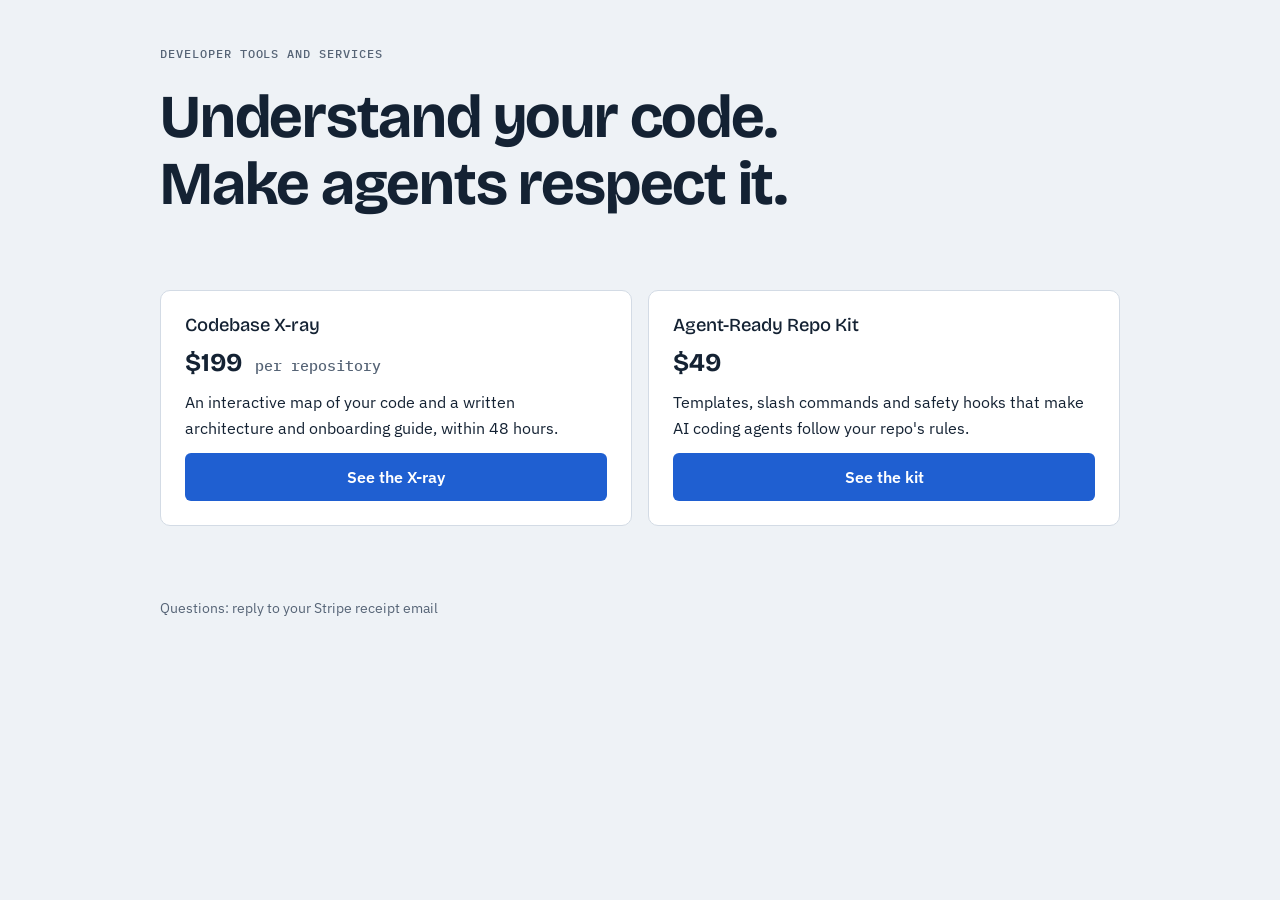
==== docs/index.html @ 75dbc8d7 "feat: storefront for Codebase X-ray and Agent-Ready Repo Kit" ====
<!doctype html>
<html lang="en">
<head>
<meta charset="utf-8">
<meta name="viewport" content="width=device-width,initial-scale=1">
<title>Developer tools and services</title>
<link rel="preconnect" href="https://fonts.googleapis.com">
<link rel="preconnect" href="https://fonts.gstatic.com" crossorigin>
<link rel="stylesheet" href="https://fonts.googleapis.com/css2?family=Bricolage+Grotesque:opsz,wght@12..96,500;12..96,700&family=IBM+Plex+Sans:wght@400;500;600&family=IBM+Plex+Mono:wght@400;500&display=swap">
<link rel="stylesheet" href="base.css">
</head>
<body>
<div class="wrap">
  <section>
    <p class="label">Developer tools and services</p>
    <h1>Understand your code. Make agents respect it.</h1>
  </section>
  <div class="cards" style="grid-template-columns:repeat(2,1fr)">
    <div class="card">
      <h3>Codebase X-ray</h3>
      <span class="price"><b>$199</b> per repository</span>
      <p>An interactive map of your code and a written architecture and onboarding guide, within 48 hours.</p>
      <a class="btn" href="xray/">See the X-ray</a>
    </div>
    <div class="card">
      <h3>Agent-Ready Repo Kit</h3>
      <span class="price"><b>$49</b></span>
      <p>Templates, slash commands and safety hooks that make AI coding agents follow your repo's rules.</p>
      <a class="btn" href="kit/">See the kit</a>
    </div>
  </div>
  <footer><p>Questions: reply to your Stripe receipt email</p></footer>
</div>
</body>
</html>
---- docs/base.css ----
:root {
  --bg: #eef2f6;
  --sheet: #ffffff;
  --ink: #142233;
  --muted: #566476;
  --line: #d3dbe5;
  --accent: #1f5fd1;
  --accent-ink: #ffffff;
  --film: #0f1c2c;
  --film-line: #3f6fb3;
  --film-node: #cfe0ff;
  --film-text: #e6eefb;
  --display: "Bricolage Grotesque", "Segoe UI", system-ui, sans-serif;
  --body: "IBM Plex Sans", "Segoe UI", system-ui, sans-serif;
  --mono: "IBM Plex Mono", ui-monospace, "Cascadia Mono", Menlo, monospace;
}
@media (prefers-color-scheme: dark) {
  :root:not([data-theme="light"]) {
    --bg: #0b131d; --sheet: #111c29; --ink: #e3ebf5; --muted: #9aa9bb; --line: #243447;
    --accent: #6ea0ff; --accent-ink: #0b131d; --film: #070d15; --film-line: #4f82cc; --film-node: #cfe0ff; --film-text: #e6eefb;
    color-scheme: dark;
  }
}
:root[data-theme="dark"] {
  --bg: #0b131d; --sheet: #111c29; --ink: #e3ebf5; --muted: #9aa9bb; --line: #243447;
  --accent: #6ea0ff; --accent-ink: #0b131d; --film: #070d15; --film-line: #4f82cc; --film-node: #cfe0ff; --film-text: #e6eefb;
  color-scheme: dark;
}
* { box-sizing: border-box; }
body {
  background: var(--bg); color: var(--ink);
  font: 16px/1.6 var(--body);
  padding-left: max(16px, env(safe-area-inset-left, 0px));
  padding-right: max(16px, env(safe-area-inset-right, 0px));
}
.wrap { max-width: 960px; margin: 0 auto; padding-block: 40px 64px; display: grid; gap: 72px; }
h1, h2, h3 { font-family: var(--display); text-wrap: balance; margin: 0; line-height: 1.1; }
h1 { font-size: clamp(2.4rem, 6vw, 3.8rem); font-weight: 700; letter-spacing: -0.02em; }
h2 { font-size: clamp(1.6rem, 3.4vw, 2.2rem); font-weight: 700; }
h3 { font-size: 1.15rem; font-weight: 500; }
p { margin: 0; max-width: 65ch; }
.label { font: 500 0.75rem/1 var(--mono); letter-spacing: 0.08em; text-transform: uppercase; color: var(--muted); }
a { color: var(--accent); }
a:focus-visible, .btn:focus-visible { outline: 3px solid var(--accent); outline-offset: 3px; }

header.top { display: flex; justify-content: space-between; align-items: center; gap: 16px; flex-wrap: wrap; }
.brand { font: 700 1.1rem var(--display); }
.brand span { font: 400 0.8rem var(--mono); color: var(--muted); margin-left: 8px; }

.hero { display: grid; grid-template-columns: 1.05fr 1fr; gap: 40px; align-items: center; }
.hero > * { min-width: 0; }
.hero .copy { display: grid; gap: 20px; }
.lede { font-size: 1.15rem; color: var(--muted); }
.buy { display: flex; align-items: center; gap: 16px; flex-wrap: wrap; }
.btn {
  display: inline-block; background: var(--accent); color: var(--accent-ink); text-decoration: none;
  font: 600 1rem var(--body); padding: 14px 22px; border-radius: 6px; border: 0; cursor: pointer;
}
.btn:hover { filter: brightness(1.08); }
.price { font: 500 0.95rem var(--mono); color: var(--muted); }
.price b { font-family: var(--display); font-size: 1.6rem; color: var(--ink); margin-right: 4px; }

.film { background: var(--film); border-radius: 10px; padding: 16px; color: var(--film-text); }
.film svg { width: 100%; height: auto; display: block; }
.film figcaption { font: 400 0.78rem/1.5 var(--mono); color: var(--film-node); opacity: 0.8; padding-top: 8px; }

.stats { display: grid; grid-template-columns: repeat(4, 1fr); gap: 1px; background: var(--line); border: 1px solid var(--line); border-radius: 8px; overflow: hidden; }
.stats div { background: var(--sheet); padding: 18px; display: grid; gap: 4px; }
.stats b { font: 700 1.8rem var(--display); font-variant-numeric: tabular-nums; }
.stats span { font-size: 0.85rem; color: var(--muted); }

section { display: grid; gap: 24px; }
.cols { display: grid; grid-template-columns: repeat(3, 1fr); gap: 32px; }
.cols > div { display: grid; gap: 8px; align-content: start; min-width: 0; }
.cols p { color: var(--muted); }

.steps { list-style: none; margin: 0; padding: 0; display: grid; gap: 0; border-top: 1px solid var(--line); }
.steps li { display: grid; grid-template-columns: 7rem 1fr; gap: 16px; padding-block: 16px; border-bottom: 1px solid var(--line); }
.steps .when { font: 500 0.85rem var(--mono); color: var(--accent); padding-top: 2px; }
.steps li > div { min-width: 0; display: grid; gap: 4px; }
.steps p { color: var(--muted); }

.sample { background: var(--sheet); border: 1px solid var(--line); border-radius: 10px; padding: 28px; display: grid; gap: 16px; }
.sample pre { margin: 0; overflow-x: auto; font: 0.85rem/1.6 var(--mono); background: var(--bg); padding: 16px; border-radius: 6px; }

.faq { display: grid; gap: 0; border-top: 1px solid var(--line); }
.faq details { border-bottom: 1px solid var(--line); padding-block: 14px; }
.faq summary { cursor: pointer; font-weight: 600; }
.faq details p { color: var(--muted); padding-top: 8px; }

#order { background: var(--sheet); border: 1px solid var(--line); border-radius: 10px; padding: 28px; }
#order .note { font: 0.85rem var(--mono); color: var(--muted); }
footer { font-size: 0.85rem; color: var(--muted); display: grid; gap: 6px; }
code, .mono { font-family: var(--mono); font-size: 0.92em; }

@media (max-width: 760px) {
  .hero, .cols { grid-template-columns: 1fr; }
  .stats { grid-template-columns: repeat(2, 1fr); }
  .steps li { grid-template-columns: 1fr; gap: 4px; }
  .wrap { gap: 56px; }
}
@media (prefers-reduced-motion: no-preference) {
  .film .edge { stroke-dasharray: 4 6; animation: flow 6s linear infinite; }
  @keyframes flow { to { stroke-dashoffset: -100; } }
}

.cards{display:grid;grid-template-columns:repeat(3,1fr);gap:16px}
.card{background:var(--sheet);border:1px solid var(--line);border-radius:10px;padding:24px;display:grid;gap:12px;align-content:start;min-width:0}
.card.featured{border:2px solid var(--accent)}
.card ul{margin:0;padding-left:18px;color:var(--muted)}
.card .btn{text-align:center}
@media (max-width:760px){.cards{grid-template-columns:1fr}}
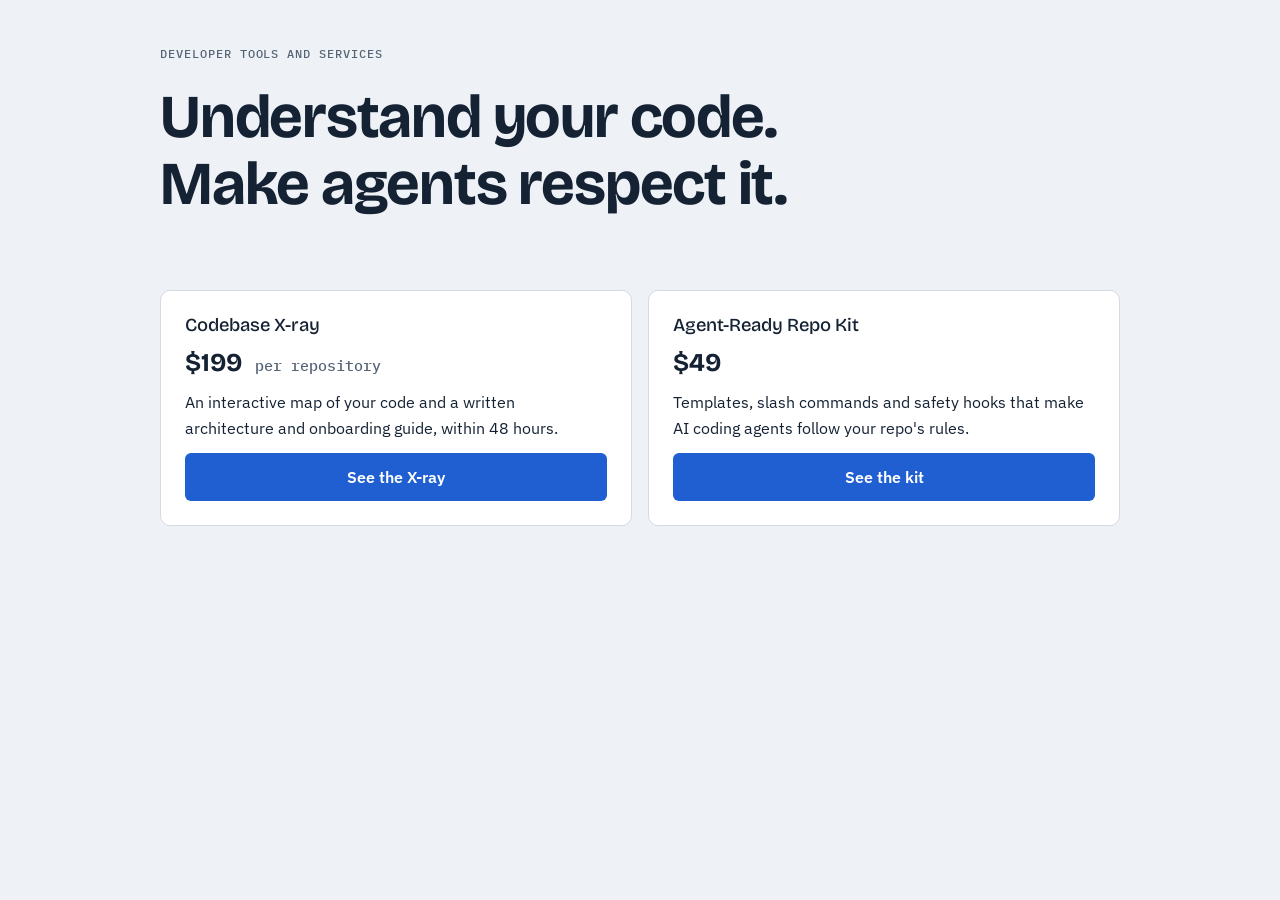
==== commit dc9e6849: "fix: X-ray copy needs no public contact email; public repos only" ====
--- a/docs/index.html
+++ b/docs/index.html
@@ -29,7 +29,6 @@
       <a class="btn" href="kit/">See the kit</a>
     </div>
   </div>
-  <footer><p>Questions: reply to your Stripe receipt email</p></footer>
 </div>
 </body>
 </html>
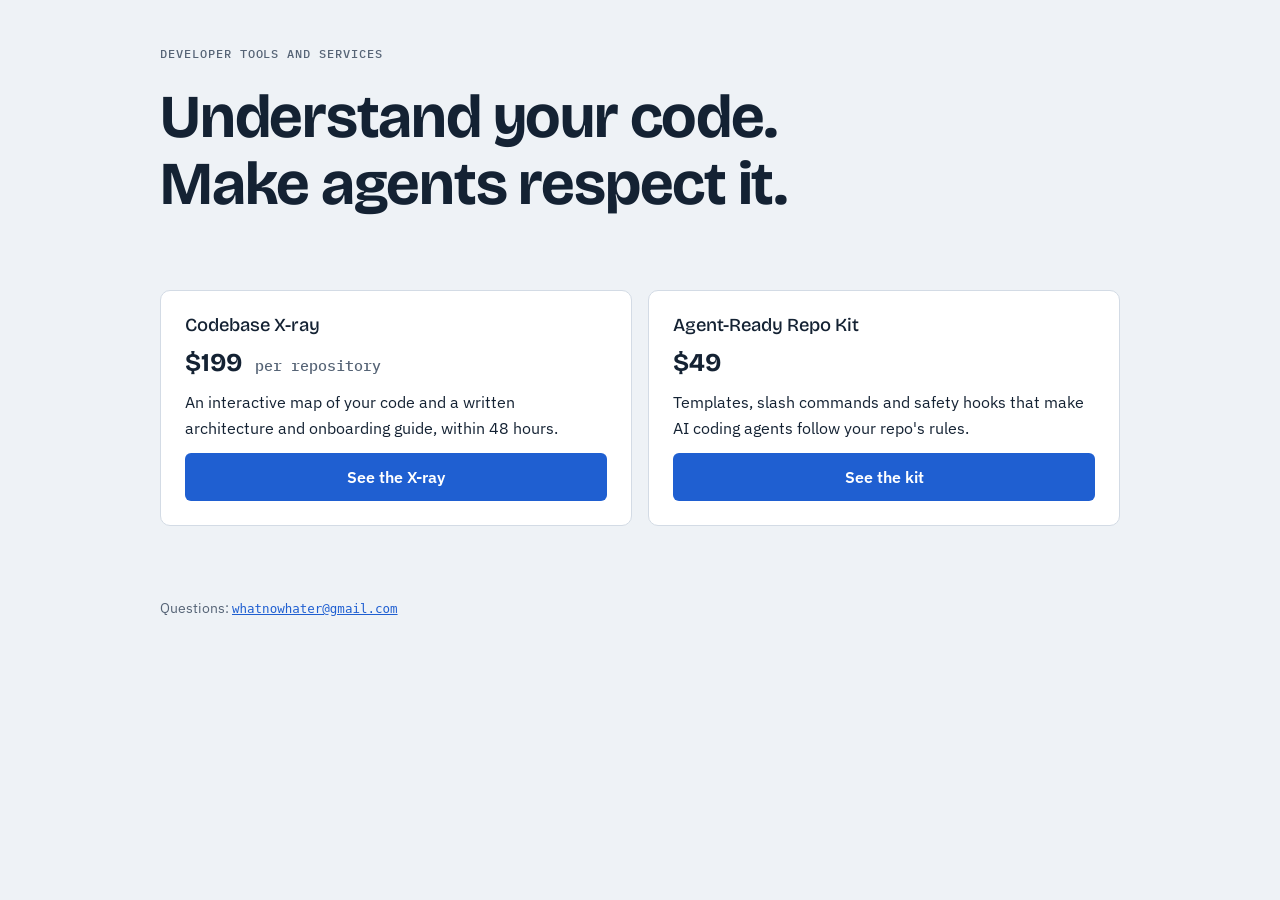
==== commit 43fc3a3d: "feat: add contact email" ====
--- a/docs/index.html
+++ b/docs/index.html
@@ -29,6 +29,7 @@
       <a class="btn" href="kit/">See the kit</a>
     </div>
   </div>
+  <footer><p>Questions: <a class="mono" href="mailto:whatnowhater@gmail.com">whatnowhater@gmail.com</a></p></footer>
 </div>
 </body>
 </html>
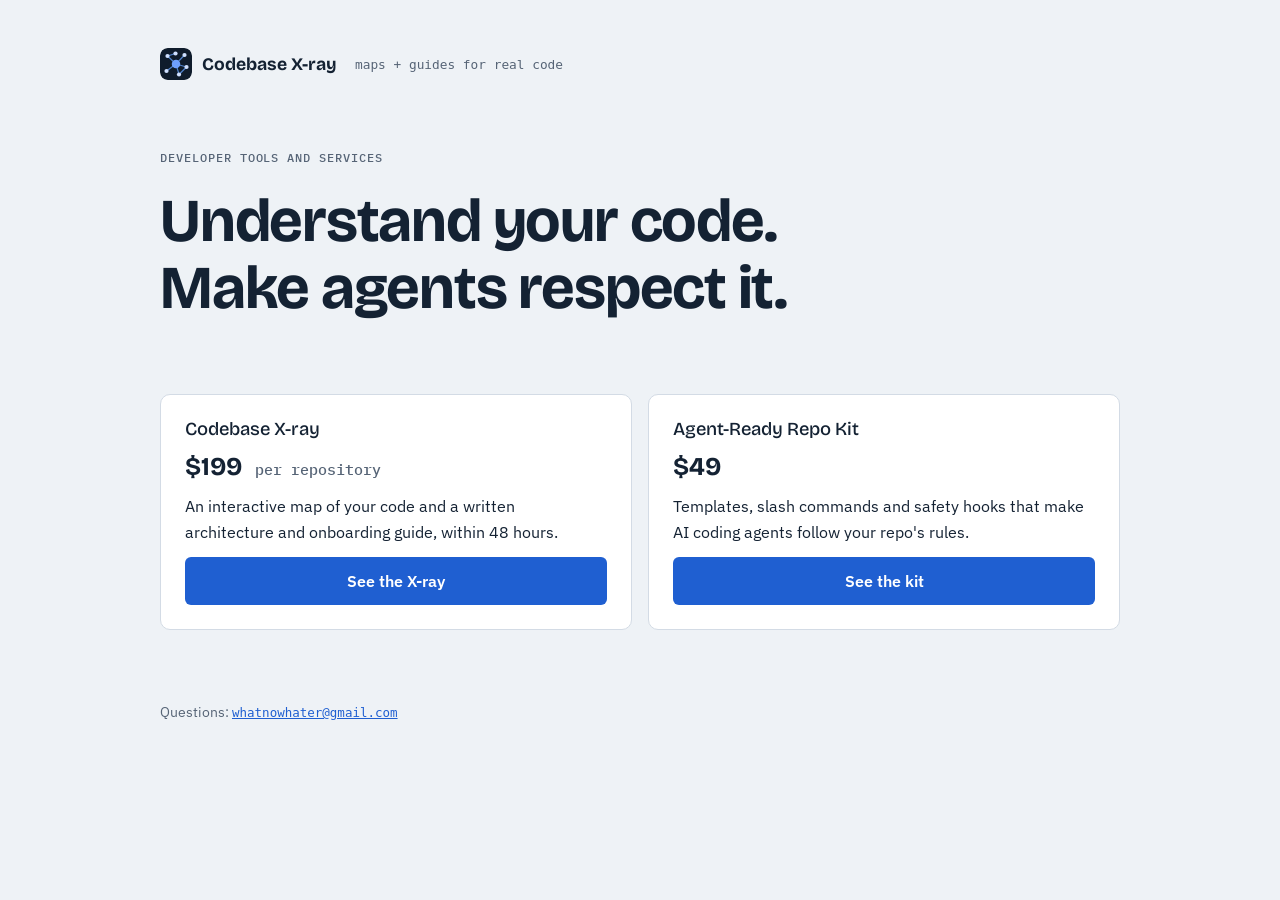
==== commit e33a88c8: "feat: logo, branded header and favicon across the store" ====
--- a/docs/index.html
+++ b/docs/index.html
@@ -8,9 +8,13 @@
 <link rel="preconnect" href="https://fonts.gstatic.com" crossorigin>
 <link rel="stylesheet" href="https://fonts.googleapis.com/css2?family=Bricolage+Grotesque:opsz,wght@12..96,500;12..96,700&family=IBM+Plex+Sans:wght@400;500;600&family=IBM+Plex+Mono:wght@400;500&display=swap">
 <link rel="stylesheet" href="base.css">
+<link rel="icon" href="logo.svg" type="image/svg+xml">
 </head>
 <body>
 <div class="wrap">
+  <header class="top">
+    <a class="brand" href="./"><img src="logo.svg" alt="">Codebase X-ray <span>maps + guides for real code</span></a>
+  </header>
   <section>
     <p class="label">Developer tools and services</p>
     <h1>Understand your code. Make agents respect it.</h1>
--- a/docs/base.css
+++ b/docs/base.css
@@ -111,3 +111,7 @@
 .card ul{margin:0;padding-left:18px;color:var(--muted)}
 .card .btn{text-align:center}
 @media (max-width:760px){.cards{grid-template-columns:1fr}}
+
+.brand { display: inline-flex; align-items: center; gap: 10px; color: var(--ink); text-decoration: none; }
+.brand img { width: 32px; height: 32px; border-radius: 8px; flex: none; }
+@media (max-width: 760px) { .brand span { display: none; } }
